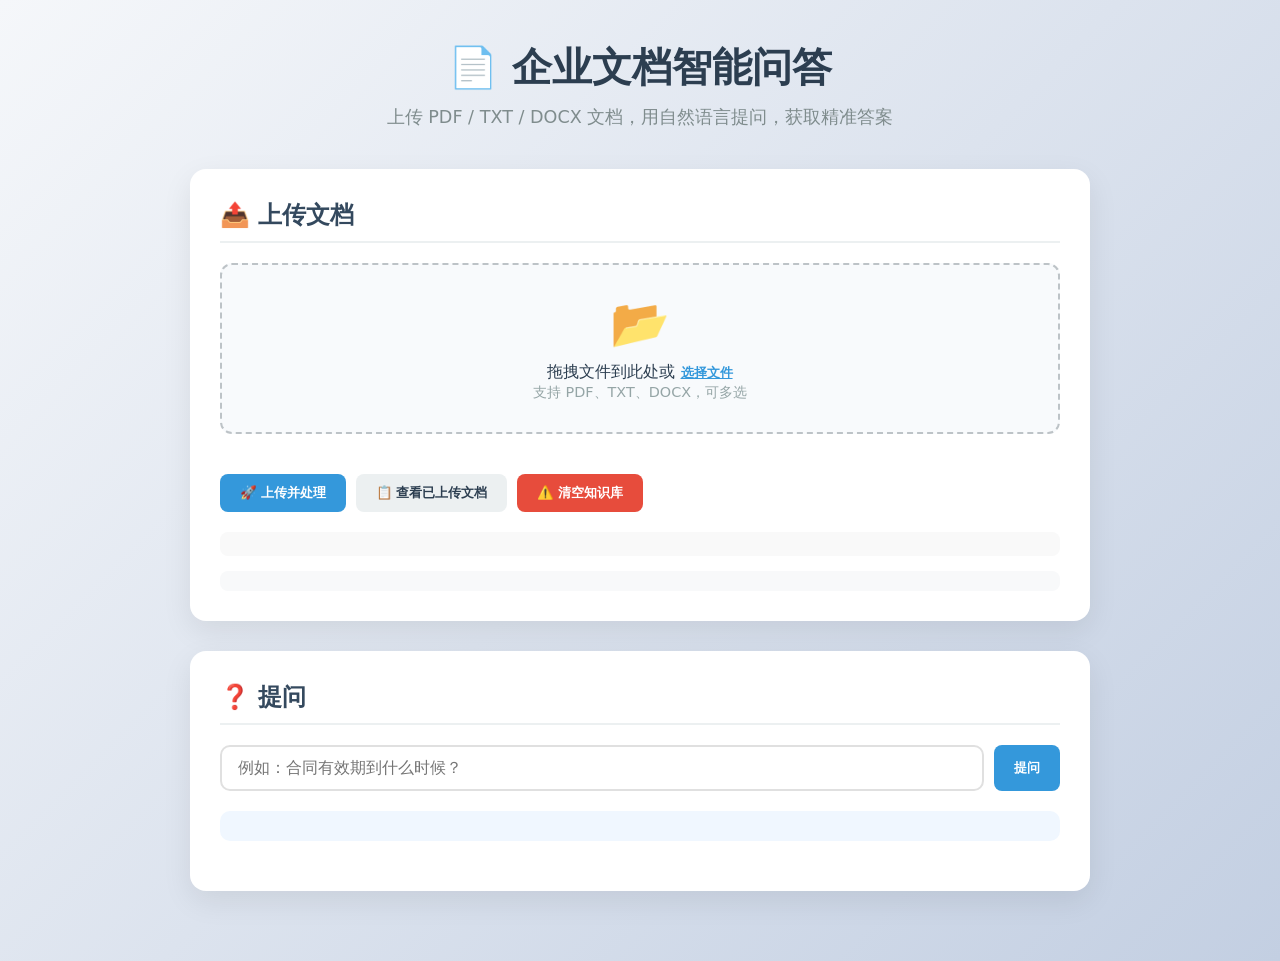
==== static/index.html @ 614efb71 "前后端分离：新增现代化前端界面，支持拖拽上传与独立静态文件，优化交互体验" ====
<!DOCTYPE html>
<html lang="zh">
<head>
    <meta charset="UTF-8">
    <meta name="viewport" content="width=device-width, initial-scale=1.0">
    <title>企业文档智能问答助手</title>
    <link rel="stylesheet" href="/static/css/style.css">
</head>
<body>
    <div class="container">
        <header>
            <h1>📄 企业文档智能问答</h1>
            <p>上传 PDF / TXT / DOCX 文档，用自然语言提问，获取精准答案</p>
        </header>

        <div class="card upload-section">
            <h2>📤 上传文档</h2>
            <div class="file-upload-area" id="dropArea">
                <input type="file" id="fileInput" multiple accept=".pdf,.txt,.docx" hidden>
                <div class="upload-icon">📂</div>
                <p>拖拽文件到此处或 <button type="button" class="link-btn" onclick="document.getElementById('fileInput').click()">选择文件</button></p>
                <p class="hint">支持 PDF、TXT、DOCX，可多选</p>
            </div>
            <div id="fileList" class="file-list"></div>
            <div class="actions">
                <button id="uploadBtn" class="btn btn-primary">🚀 上传并处理</button>
                <button id="listDocsBtn" class="btn btn-secondary" onclick="listDocuments()">📋 查看已上传文档</button>
                <button id="resetBtn" class="btn btn-danger" onclick="resetKB()">⚠️ 清空知识库</button>
            </div>
            <div id="uploadStatus" class="status-message"></div>
            <div id="docList" class="doc-list"></div>
        </div>

        <div class="card ask-section">
            <h2>❓ 提问</h2>
            <div class="question-area">
                <input type="text" id="questionInput" class="question-input" placeholder="例如：合同有效期到什么时候？">
                <button id="askBtn" class="btn btn-primary">提问</button>
            </div>
            <div id="loading" class="loading" style="display:none;">⏳ 正在思考...</div>
            <div id="answerArea" class="answer-area">
                <div class="answer-text" id="answerText"></div>
                <div class="sources" id="sourcesContainer"></div>
            </div>
        </div>
    </div>

    <script src="/static/js/app.js"></script>
</body>
</html>
---- static/css/style.css ----
* {
    box-sizing: border-box;
    margin: 0;
    padding: 0;
}

body {
    font-family: 'Segoe UI', system-ui, -apple-system, sans-serif;
    background: linear-gradient(135deg, #f5f7fa 0%, #c3cfe2 100%);
    min-height: 100vh;
    padding: 40px 20px;
    color: #2c3e50;
}

.container {
    max-width: 900px;
    margin: 0 auto;
}

header {
    text-align: center;
    margin-bottom: 40px;
}

header h1 {
    font-size: 2.5rem;
    margin-bottom: 10px;
    color: #2c3e50;
}

header p {
    color: #7f8c8d;
    font-size: 1.1rem;
}

.card {
    background: white;
    border-radius: 16px;
    padding: 30px;
    margin-bottom: 30px;
    box-shadow: 0 10px 30px rgba(0,0,0,0.08);
    transition: transform 0.2s;
}

.card:hover {
    transform: translateY(-2px);
}

h2 {
    margin-bottom: 20px;
    color: #34495e;
    border-bottom: 2px solid #ecf0f1;
    padding-bottom: 10px;
}

/* 文件上传区域 */
.file-upload-area {
    border: 2px dashed #bdc3c7;
    border-radius: 12px;
    padding: 30px;
    text-align: center;
    background: #f8fafc;
    cursor: pointer;
    transition: all 0.3s;
    margin-bottom: 20px;
}

.file-upload-area:hover, .file-upload-area.dragover {
    border-color: #3498db;
    background: #eaf2fd;
}

.upload-icon {
    font-size: 3rem;
    margin-bottom: 10px;
}

.link-btn {
    background: none;
    border: none;
    color: #3498db;
    text-decoration: underline;
    cursor: pointer;
    font-weight: bold;
}

.hint {
    color: #95a5a6;
    font-size: 0.9rem;
}

.file-list {
    margin: 10px 0;
    display: flex;
    flex-wrap: wrap;
    gap: 10px;
}

.file-item {
    background: #e8f0fe;
    padding: 5px 12px;
    border-radius: 20px;
    display: flex;
    align-items: center;
    gap: 5px;
    font-size: 0.9rem;
}

.file-item button {
    background: none;
    border: none;
    color: #e74c3c;
    cursor: pointer;
    font-weight: bold;
}

.actions {
    display: flex;
    gap: 10px;
    margin: 20px 0;
    flex-wrap: wrap;
}

.btn {
    padding: 10px 20px;
    border: none;
    border-radius: 8px;
    cursor: pointer;
    font-weight: 600;
    transition: all 0.3s;
    display: inline-flex;
    align-items: center;
    gap: 8px;
}

.btn-primary {
    background: #3498db;
    color: white;
}
.btn-primary:hover { background: #2980b9; }

.btn-secondary {
    background: #ecf0f1;
    color: #2c3e50;
}
.btn-secondary:hover { background: #d5dbdb; }

.btn-danger {
    background: #e74c3c;
    color: white;
}
.btn-danger:hover { background: #c0392b; }

.status-message {
    margin: 15px 0;
    padding: 12px;
    border-radius: 8px;
    background: #f9f9f9;
    font-size: 0.95rem;
}

.doc-list {
    margin-top: 15px;
    padding: 10px;
    background: #f8f9fa;
    border-radius: 8px;
}

/* 提问区域 */
.question-area {
    display: flex;
    gap: 10px;
    margin-bottom: 20px;
}

.question-input {
    flex: 1;
    padding: 12px 16px;
    border: 2px solid #e0e0e0;
    border-radius: 10px;
    font-size: 1rem;
    transition: border 0.3s;
}

.question-input:focus {
    outline: none;
    border-color: #3498db;
}

.loading {
    text-align: center;
    padding: 20px;
    font-size: 1.2rem;
    color: #7f8c8d;
}

.answer-text {
    font-size: 1.1rem;
    line-height: 1.6;
    margin-bottom: 20px;
    padding: 15px;
    background: #f0f7ff;
    border-radius: 10px;
    white-space: pre-wrap;
}

.sources {
    margin-top: 20px;
}

.source-item {
    background: #f4f4f4;
    padding: 12px;
    margin-bottom: 10px;
    border-radius: 8px;
    border-left: 4px solid #3498db;
}

.source-item strong {
    color: #2c3e50;
}
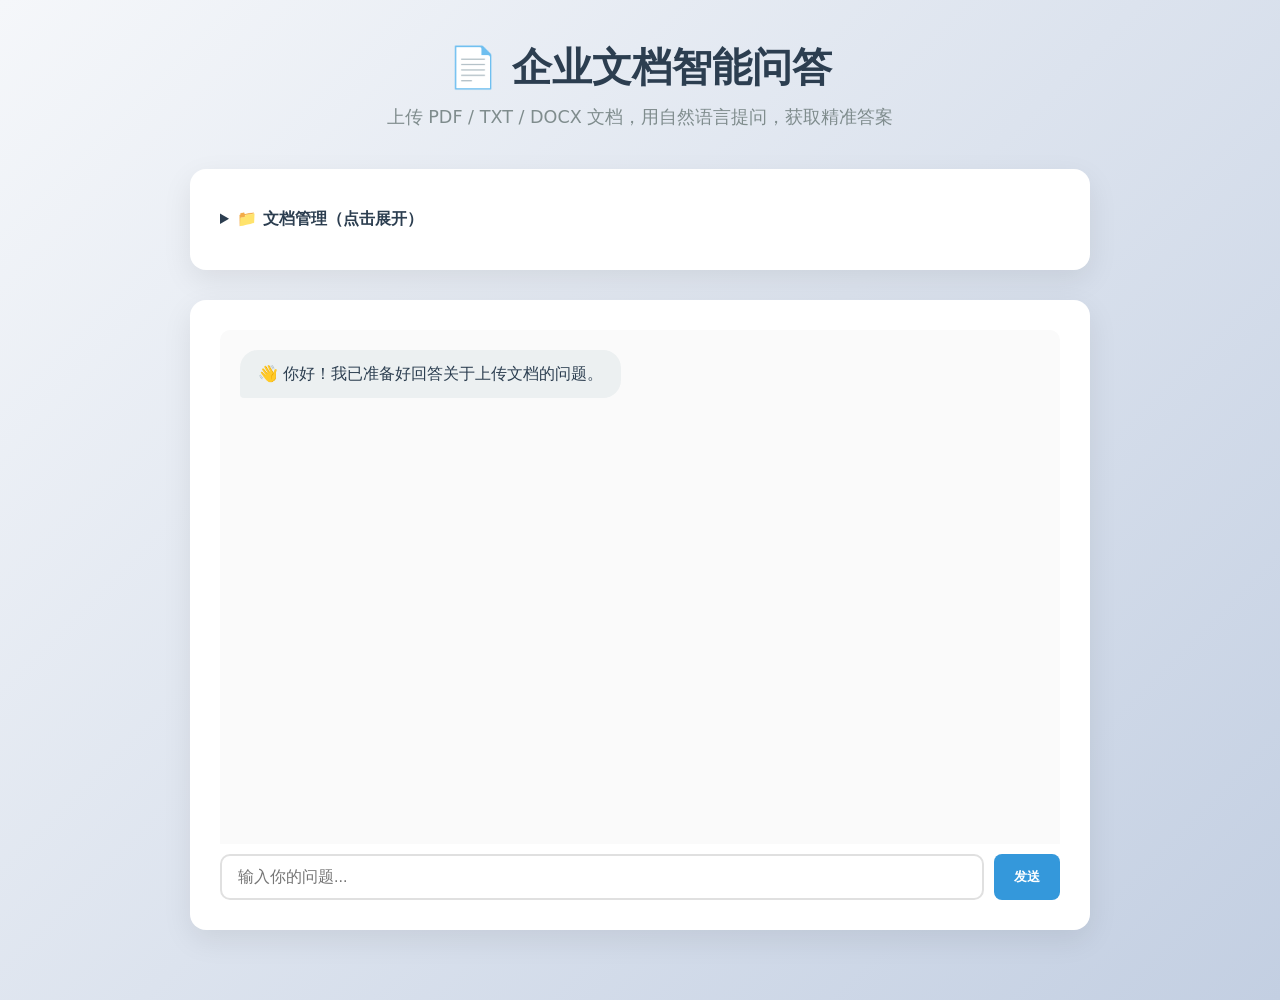
==== commit 14f4472c: "feat: 前后端分离，多文档过滤检索、答案置信度、多轮对话记忆，界面优化等" ====
--- a/static/index.html
+++ b/static/index.html
@@ -13,38 +13,45 @@
             <p>上传 PDF / TXT / DOCX 文档，用自然语言提问，获取精准答案</p>
         </header>
 
-        <div class="card upload-section">
-            <h2>📤 上传文档</h2>
+        <!-- 文档管理区（折叠） -->
+        <details class="card manage-section">
+            <summary>📁 文档管理（点击展开）</summary>
             <div class="file-upload-area" id="dropArea">
                 <input type="file" id="fileInput" multiple accept=".pdf,.txt,.docx" hidden>
                 <div class="upload-icon">📂</div>
                 <p>拖拽文件到此处或 <button type="button" class="link-btn" onclick="document.getElementById('fileInput').click()">选择文件</button></p>
-                <p class="hint">支持 PDF、TXT、DOCX，可多选</p>
+                <p class="hint">支持 PDF, TXT, DOCX，可多选</p>
             </div>
             <div id="fileList" class="file-list"></div>
             <div class="actions">
                 <button id="uploadBtn" class="btn btn-primary">🚀 上传并处理</button>
-                <button id="listDocsBtn" class="btn btn-secondary" onclick="listDocuments()">📋 查看已上传文档</button>
                 <button id="resetBtn" class="btn btn-danger" onclick="resetKB()">⚠️ 清空知识库</button>
             </div>
             <div id="uploadStatus" class="status-message"></div>
             <div id="docList" class="doc-list"></div>
+        </details>
+
+        <!-- 文档选择器 -->
+        <div id="docSelector" class="doc-selector card" style="display:none;">
+            <h3>📌 限定检索文档</h3>
+            <div id="docCheckboxes"></div>
+            <small>不勾选则检索全部文档</small>
         </div>
 
-        <div class="card ask-section">
-            <h2>❓ 提问</h2>
-            <div class="question-area">
-                <input type="text" id="questionInput" class="question-input" placeholder="例如：合同有效期到什么时候？">
-                <button id="askBtn" class="btn btn-primary">提问</button>
+        <!-- 聊天区域 -->
+        <div class="chat-container card">
+            <div class="chat-messages" id="chatBox">
+                <div class="message bot">
+                    <div class="content">👋 你好！我已准备好回答关于上传文档的问题。</div>
+                </div>
+            </div>
+            <div class="chat-input-area">
+                <input type="text" id="questionInput" class="chat-input" placeholder="输入你的问题...">
+                <button id="askBtn" class="btn btn-primary">发送</button>
             </div>
             <div id="loading" class="loading" style="display:none;">⏳ 正在思考...</div>
-            <div id="answerArea" class="answer-area">
-                <div class="answer-text" id="answerText"></div>
-                <div class="sources" id="sourcesContainer"></div>
-            </div>
         </div>
     </div>
-
     <script src="/static/js/app.js"></script>
 </body>
 </html>
--- a/static/css/style.css
+++ b/static/css/style.css
@@ -218,4 +218,101 @@
 
 .source-item strong {
     color: #2c3e50;
+}
+
+/* 聊天界面样式 */
+.chat-container {
+    display: flex;
+    flex-direction: column;
+    height: 70vh;
+    min-height: 500px;
+}
+
+.chat-messages {
+    flex: 1;
+    overflow-y: auto;
+    padding: 20px;
+    background: #fafafa;
+    border-radius: 10px 10px 0 0;
+    margin-bottom: 10px;
+}
+
+.message {
+    margin-bottom: 20px;
+    display: flex;
+    flex-direction: column;
+}
+
+.message.user {
+    align-items: flex-end;
+}
+
+.message.bot {
+    align-items: flex-start;
+}
+
+.message .content {
+    max-width: 80%;
+    padding: 12px 18px;
+    border-radius: 18px;
+    line-height: 1.5;
+    word-wrap: break-word;
+}
+
+.message.user .content {
+    background: #3498db;
+    color: white;
+    border-bottom-right-radius: 4px;
+}
+
+.message.bot .content {
+    background: #ecf0f1;
+    color: #2c3e50;
+    border-bottom-left-radius: 4px;
+}
+
+.confidence {
+    font-size: 0.85rem;
+    color: #666;
+    margin-top: 5px;
+}
+
+.chat-input-area {
+    display: flex;
+    gap: 10px;
+}
+
+.chat-input {
+    flex: 1;
+    padding: 12px 16px;
+    border: 2px solid #e0e0e0;
+    border-radius: 10px;
+    font-size: 1rem;
+}
+
+.chat-input:focus {
+    border-color: #3498db;
+    outline: none;
+}
+
+.loading {
+    text-align: center;
+    padding: 10px;
+}
+
+/* 文档选择器 */
+.doc-selector {
+    margin-top: 20px;
+}
+
+.doc-checkbox {
+    display: inline-block;
+    margin-right: 15px;
+    margin-bottom: 5px;
+}
+
+details summary {
+    cursor: pointer;
+    font-weight: bold;
+    padding: 10px 0;
 }
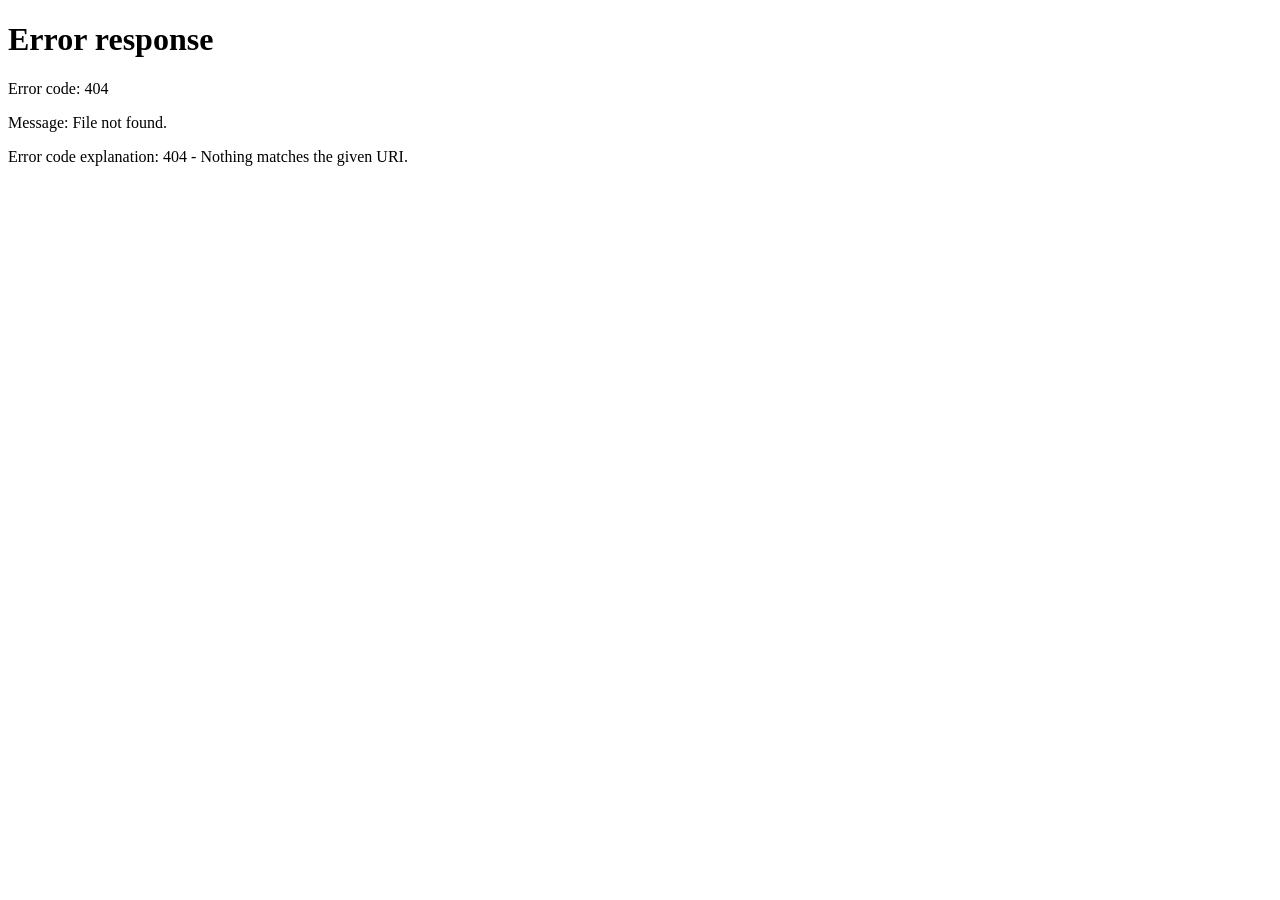
==== commit 5b787845: "feat: L1升级到L2企业级多知识库平台，新增用户认证与权限隔离、MySQL持久化、多知识库在线管理、查询日志、拖拽上传、置信度展示、回车发送等交互优化" ====
--- a/static/index.html
+++ b/static/index.html
@@ -3,55 +3,100 @@
 <head>
     <meta charset="UTF-8">
     <meta name="viewport" content="width=device-width, initial-scale=1.0">
-    <title>企业文档智能问答助手</title>
+    <title>企业多知识库问答</title>
     <link rel="stylesheet" href="/static/css/style.css">
 </head>
 <body>
-    <div class="container">
-        <header>
-            <h1>📄 企业文档智能问答</h1>
-            <p>上传 PDF / TXT / DOCX 文档，用自然语言提问，获取精准答案</p>
-        </header>
-
-        <!-- 文档管理区（折叠） -->
-        <details class="card manage-section">
-            <summary>📁 文档管理（点击展开）</summary>
-            <div class="file-upload-area" id="dropArea">
-                <input type="file" id="fileInput" multiple accept=".pdf,.txt,.docx" hidden>
-                <div class="upload-icon">📂</div>
-                <p>拖拽文件到此处或 <button type="button" class="link-btn" onclick="document.getElementById('fileInput').click()">选择文件</button></p>
-                <p class="hint">支持 PDF, TXT, DOCX，可多选</p>
+    <div class="app-shell">
+        <!-- 侧边栏 -->
+        <aside class="sidebar">
+            <div class="sidebar-header">
+                <h1 class="logo">📚 知识库</h1>
+                <button id="logoutBtn" class="btn btn-outline btn-sm">退出</button>
             </div>
-            <div id="fileList" class="file-list"></div>
-            <div class="actions">
-                <button id="uploadBtn" class="btn btn-primary">🚀 上传并处理</button>
-                <button id="resetBtn" class="btn btn-danger" onclick="resetKB()">⚠️ 清空知识库</button>
-            </div>
-            <div id="uploadStatus" class="status-message"></div>
-            <div id="docList" class="doc-list"></div>
-        </details>
-
-        <!-- 文档选择器 -->
-        <div id="docSelector" class="doc-selector card" style="display:none;">
-            <h3>📌 限定检索文档</h3>
-            <div id="docCheckboxes"></div>
-            <small>不勾选则检索全部文档</small>
-        </div>
-
-        <!-- 聊天区域 -->
-        <div class="chat-container card">
-            <div class="chat-messages" id="chatBox">
-                <div class="message bot">
-                    <div class="content">👋 你好！我已准备好回答关于上传文档的问题。</div>
+            <div class="sidebar-body">
+                <h3 class="section-title">我的知识库</h3>
+                <ul id="kbList" class="kb-list"></ul>
+                <div class="kb-create">
+                    <input type="text" id="newKbName" placeholder="新知识库名称" class="input">
+                    <button id="createKbBtn" class="btn btn-primary btn-block">创建</button>
                 </div>
             </div>
-            <div class="chat-input-area">
-                <input type="text" id="questionInput" class="chat-input" placeholder="输入你的问题...">
-                <button id="askBtn" class="btn btn-primary">发送</button>
+        </aside>
+
+        <!-- 主工作区 -->
+        <main class="main-content" id="workspace">
+            <div class="empty-state" id="emptyState">
+                <div class="empty-icon">📖</div>
+                <h2>选择一个知识库</h2>
+                <p>从左侧列表选择一个知识库，或创建一个新的知识库开始</p>
             </div>
-            <div id="loading" class="loading" style="display:none;">⏳ 正在思考...</div>
+        </main>
+    </div>
+
+    <!-- 知识库详情模板（隐藏） -->
+    <template id="kbDetailTemplate">
+        <div class="kb-detail">
+            <div class="kb-detail-header">
+                <h2 class="kb-title"></h2>
+                <div class="kb-actions">
+                    <button class="btn btn-outline btn-sm" onclick="document.getElementById('authModal').style.display='flex'">授权用户</button>
+                    <button class="btn btn-danger btn-sm btn-delete-kb">删除知识库</button>
+                </div>
+            </div>
+            <div class="kb-body">
+                <!-- 文档管理区 -->
+                <section class="doc-section">
+                    <h3>📄 文档管理</h3>
+                    <div class="upload-area" id="dropArea">
+                        <input type="file" id="docFileInput" multiple accept=".pdf,.txt,.docx" hidden>
+                        <div class="upload-zone" onclick="document.getElementById('docFileInput').click()">
+                            <span class="upload-icon">📂</span>
+                            <p>拖拽文件或点击此处上传</p>
+                            <small>支持 PDF, TXT, DOCX (可多选)</small>
+                        </div>
+                    </div>
+                    <button id="uploadDocBtn" class="btn btn-primary" style="margin-top:10px;">开始分析</button>
+                    <div id="fileListPreview" class="file-preview" style="margin-top:10px;"></div>
+                    <ul id="docList" class="doc-list"></ul>
+                </section>
+
+                <!-- 限定文档选择器 -->
+                <div id="docSelector" class="doc-selector" style="display:none;">
+                    <h4>📌 限定检索文档</h4>
+                    <div id="docCheckboxes"></div>
+                    <small style="color:#666;">不勾选则检索全部文档</small>
+                </div>
+
+                <!-- 问答区 -->
+                <section class="chat-section">
+                    <h3>💬 智能问答</h3>
+                    <div id="chatBox" class="chat-messages">
+                        <div class="chat-welcome">
+                            <p>🤖 我已准备好回答关于知识库文档的问题</p>
+                        </div>
+                    </div>
+                    <div class="chat-input-row">
+                        <input type="text" id="questionInput" class="chat-input" placeholder="输入你的问题...">
+                        <button id="askBtn" class="btn btn-primary">发送</button>
+                    </div>
+                    <div id="askLoading" class="loading-msg" style="display:none;">正在思考...</div>
+                </section>
+            </div>
+        </div>
+    </template>
+
+    <!-- 授权弹窗（简易） -->
+    <div id="authModal" class="modal" style="display:none;">
+        <div class="modal-content">
+            <span class="close" onclick="document.getElementById('authModal').style.display='none'">&times;</span>
+            <h3>授权用户访问知识库</h3>
+            <input type="text" id="authorizeUsername" placeholder="输入用户名" class="input">
+            <button onclick="authorizeUser()" class="btn btn-primary">授权</button>
         </div>
     </div>
-    <script src="/static/js/app.js"></script>
+
+    <script src="/static/js/api.js"></script>
+    <script src="/static/js/main.js"></script>
 </body>
 </html>
--- a/static/css/style.css
+++ b/static/css/style.css
@@ -1,3 +1,4 @@
+/* ========== 全局重置与变量 ========== */
 * {
     box-sizing: border-box;
     margin: 0;
@@ -5,108 +6,342 @@
 }
 
 body {
-    font-family: 'Segoe UI', system-ui, -apple-system, sans-serif;
-    background: linear-gradient(135deg, #f5f7fa 0%, #c3cfe2 100%);
+    font-family: 'Inter', 'Segoe UI', system-ui, -apple-system, sans-serif;
+    background: #f4f6fb;
+    color: #2c3e50;
+    line-height: 1.5;
+}
+
+/* ========== 登录页 ========== */
+.auth-page {
+    display: flex;
+    justify-content: center;
+    align-items: center;
     min-height: 100vh;
-    padding: 40px 20px;
-    color: #2c3e50;
-}
-
-.container {
-    max-width: 900px;
+    background: linear-gradient(135deg, #667eea 0%, #764ba2 100%);
+}
+
+.auth-card {
+    background: white;
+    border-radius: 24px;
+    padding: 48px 40px;
+    width: 440px;
+    box-shadow: 0 25px 50px rgba(0,0,0,0.15);
+    animation: fadeInUp 0.6s ease;
+}
+
+@keyframes fadeInUp {
+    from { opacity: 0; transform: translateY(30px); }
+    to { opacity: 1; transform: translateY(0); }
+}
+
+.auth-header {
+    text-align: center;
+    margin-bottom: 36px;
+}
+
+.logo-icon {
+    font-size: 3rem;
+    margin-bottom: 8px;
+}
+
+.auth-header h2 {
+    font-size: 2rem;
+    font-weight: 700;
+    color: #34495e;
+}
+
+.subtitle {
+    color: #7f8c8d;
+    margin-top: 8px;
+}
+
+.auth-form .input-group {
+    margin-bottom: 20px;
+    position: relative;
+}
+
+.auth-form .input-group .input-icon {
+    position: absolute;
+    left: 16px;
+    top: 14px;
+    font-size: 1.2rem;
+}
+
+.auth-form input {
+    width: 100%;
+    padding: 14px 16px 14px 46px;
+    font-size: 1rem;
+    border: 2px solid #e0e4e8;
+    border-radius: 12px;
+    transition: border 0.3s, box-shadow 0.3s;
+    outline: none;
+}
+
+.auth-form input:focus {
+    border-color: #667eea;
+    box-shadow: 0 0 0 4px rgba(102, 126, 234, 0.15);
+}
+
+.auth-footer {
+    text-align: center;
+    margin-top: 24px;
+}
+
+.auth-footer .link {
+    color: #667eea;
+    text-decoration: none;
+    font-weight: 600;
+}
+
+.auth-message {
+    margin-top: 16px;
+    color: #e74c3c;
+    text-align: center;
+    font-size: 0.9rem;
+}
+
+/* ========== 通用按钮 ========== */
+.btn {
+    padding: 12px 20px;
+    border: none;
+    border-radius: 12px;
+    font-size: 0.95rem;
+    font-weight: 600;
+    cursor: pointer;
+    display: inline-flex;
+    align-items: center;
+    justify-content: center;
+    gap: 6px;
+    transition: all 0.25s;
+}
+
+.btn-block {
+    width: 100%;
+}
+
+.btn-primary {
+    background: linear-gradient(135deg, #667eea, #764ba2);
+    color: white;
+    box-shadow: 0 4px 12px rgba(102, 126, 234, 0.4);
+}
+.btn-primary:hover {
+    transform: translateY(-1px);
+    box-shadow: 0 6px 18px rgba(102, 126, 234, 0.5);
+}
+
+.btn-outline {
+    background: transparent;
+    border: 1.5px solid #dce1e8;
+    color: #4a5568;
+}
+.btn-outline:hover {
+    background: #f7f8fa;
+    border-color: #667eea;
+    color: #667eea;
+}
+
+.btn-danger {
+    background: linear-gradient(135deg, #e74c3c, #c0392b);
+    color: white;
+    box-shadow: 0 4px 12px rgba(231, 76, 60, 0.3);
+}
+.btn-danger:hover {
+    transform: translateY(-1px);
+    box-shadow: 0 6px 18px rgba(231, 76, 60, 0.4);
+}
+
+.btn-sm {
+    padding: 6px 14px;
+    font-size: 0.8rem;
+    border-radius: 8px;
+}
+
+/* ========== 主界面布局 ========== */
+.app-shell {
+    display: flex;
+    height: 100vh;
+    overflow: hidden;
+}
+
+/* ---- 侧边栏 ---- */
+.sidebar {
+    width: 280px;
+    background: white;
+    border-right: 1px solid #edf2f7;
+    display: flex;
+    flex-direction: column;
+    box-shadow: 2px 0 12px rgba(0,0,0,0.02);
+    z-index: 10;
+}
+
+.sidebar-header {
+    padding: 24px 20px;
+    display: flex;
+    justify-content: space-between;
+    align-items: center;
+    border-bottom: 1px solid #f0f2f5;
+}
+
+.logo {
+    font-size: 1.4rem;
+    font-weight: 700;
+    background: linear-gradient(135deg, #667eea, #764ba2);
+    -webkit-background-clip: text;
+    -webkit-text-fill-color: transparent;
+}
+
+.sidebar-body {
+    padding: 20px;
+    flex: 1;
+    overflow-y: auto;
+}
+
+.section-title {
+    font-size: 0.8rem;
+    text-transform: uppercase;
+    letter-spacing: 0.1em;
+    color: #a0aec0;
+    margin-bottom: 16px;
+    font-weight: 600;
+}
+
+.kb-list {
+    list-style: none;
+    margin-bottom: 24px;
+}
+
+.kb-list li {
+    padding: 12px 16px;
+    margin-bottom: 8px;
+    border-radius: 12px;
+    cursor: pointer;
+    font-weight: 500;
+    transition: all 0.2s;
+    color: #4a5568;
+    background: #f8fafd;
+}
+
+.kb-list li:hover {
+    background: #eef2ff;
+    color: #667eea;
+}
+
+.kb-create {
+    margin-top: auto;
+}
+
+.kb-create .input {
+    width: 100%;
+    padding: 10px 14px;
+    border: 1.5px solid #e2e8f0;
+    border-radius: 10px;
+    margin-bottom: 10px;
+    font-size: 0.9rem;
+}
+
+/* ---- 主内容区 ---- */
+.main-content {
+    flex: 1;
+    overflow-y: auto;
+    padding: 32px 40px;
+    background: #f4f6fb;
+}
+
+.empty-state {
+    display: flex;
+    flex-direction: column;
+    align-items: center;
+    justify-content: center;
+    height: 100%;
+    color: #a0aec0;
+}
+
+.empty-icon {
+    font-size: 4rem;
+    margin-bottom: 16px;
+}
+
+/* ========== 知识库详情 ========== */
+.kb-detail {
+    max-width: 960px;
     margin: 0 auto;
 }
 
-header {
+.kb-detail-header {
+    display: flex;
+    justify-content: space-between;
+    align-items: center;
+    margin-bottom: 30px;
+}
+
+.kb-title {
+    font-size: 1.8rem;
+    font-weight: 700;
+    color: #2d3748;
+}
+
+.kb-actions {
+    display: flex;
+    gap: 10px;
+}
+
+.kb-body {
+    display: flex;
+    flex-direction: column;
+    gap: 24px;
+}
+
+/* 文档管理 */
+.doc-section {
+    background: white;
+    border-radius: 20px;
+    padding: 24px;
+    box-shadow: 0 4px 20px rgba(0,0,0,0.04);
+}
+
+.upload-area {
+    margin: 16px 0;
+}
+
+.upload-zone {
+    border: 2px dashed #cbd5e0;
+    border-radius: 16px;
+    padding: 28px;
     text-align: center;
-    margin-bottom: 40px;
-}
-
-header h1 {
+    transition: all 0.3s;
+    background: #fafbfc;
+    cursor: pointer;
+}
+
+.upload-zone:hover {
+    border-color: #667eea;
+    background: #f0f4ff;
+}
+
+.upload-icon {
     font-size: 2.5rem;
+    display: block;
     margin-bottom: 10px;
-    color: #2c3e50;
-}
-
-header p {
-    color: #7f8c8d;
-    font-size: 1.1rem;
-}
-
-.card {
-    background: white;
-    border-radius: 16px;
-    padding: 30px;
-    margin-bottom: 30px;
-    box-shadow: 0 10px 30px rgba(0,0,0,0.08);
-    transition: transform 0.2s;
-}
-
-.card:hover {
-    transform: translateY(-2px);
-}
-
-h2 {
-    margin-bottom: 20px;
-    color: #34495e;
-    border-bottom: 2px solid #ecf0f1;
-    padding-bottom: 10px;
-}
-
-/* 文件上传区域 */
-.file-upload-area {
-    border: 2px dashed #bdc3c7;
-    border-radius: 12px;
-    padding: 30px;
-    text-align: center;
-    background: #f8fafc;
-    cursor: pointer;
-    transition: all 0.3s;
-    margin-bottom: 20px;
-}
-
-.file-upload-area:hover, .file-upload-area.dragover {
-    border-color: #3498db;
-    background: #eaf2fd;
-}
-
-.upload-icon {
-    font-size: 3rem;
-    margin-bottom: 10px;
-}
-
-.link-btn {
-    background: none;
-    border: none;
-    color: #3498db;
-    text-decoration: underline;
-    cursor: pointer;
-    font-weight: bold;
-}
-
-.hint {
-    color: #95a5a6;
+}
+
+.doc-list {
+    list-style: none;
+    margin-top: 16px;
+}
+
+.doc-list li {
+    display: flex;
+    justify-content: space-between;
+    align-items: center;
+    padding: 10px 16px;
+    background: #f7fafc;
+    border-radius: 10px;
+    margin-bottom: 6px;
     font-size: 0.9rem;
 }
 
-.file-list {
-    margin: 10px 0;
-    display: flex;
-    flex-wrap: wrap;
-    gap: 10px;
-}
-
-.file-item {
-    background: #e8f0fe;
-    padding: 5px 12px;
-    border-radius: 20px;
-    display: flex;
-    align-items: center;
-    gap: 5px;
-    font-size: 0.9rem;
-}
-
-.file-item button {
+.doc-list li button {
     background: none;
     border: none;
     color: #e74c3c;
@@ -114,205 +349,212 @@
     font-weight: bold;
 }
 
-.actions {
-    display: flex;
-    gap: 10px;
-    margin: 20px 0;
-    flex-wrap: wrap;
-}
-
-.btn {
-    padding: 10px 20px;
-    border: none;
-    border-radius: 8px;
-    cursor: pointer;
-    font-weight: 600;
-    transition: all 0.3s;
+.doc-selector {
+    background: white;
+    border-radius: 20px;
+    padding: 20px 24px;
+    box-shadow: 0 4px 20px rgba(0,0,0,0.04);
+}
+
+.doc-selector h4 {
+    margin-bottom: 12px;
+    color: #2d3748;
+}
+
+.doc-selector label {
     display: inline-flex;
     align-items: center;
-    gap: 8px;
-}
-
-.btn-primary {
-    background: #3498db;
-    color: white;
-}
-.btn-primary:hover { background: #2980b9; }
-
-.btn-secondary {
-    background: #ecf0f1;
-    color: #2c3e50;
-}
-.btn-secondary:hover { background: #d5dbdb; }
-
-.btn-danger {
-    background: #e74c3c;
-    color: white;
-}
-.btn-danger:hover { background: #c0392b; }
-
-.status-message {
-    margin: 15px 0;
-    padding: 12px;
-    border-radius: 8px;
-    background: #f9f9f9;
-    font-size: 0.95rem;
-}
-
-.doc-list {
-    margin-top: 15px;
-    padding: 10px;
-    background: #f8f9fa;
-    border-radius: 8px;
-}
-
-/* 提问区域 */
-.question-area {
-    display: flex;
-    gap: 10px;
-    margin-bottom: 20px;
-}
-
-.question-input {
-    flex: 1;
-    padding: 12px 16px;
-    border: 2px solid #e0e0e0;
-    border-radius: 10px;
-    font-size: 1rem;
-    transition: border 0.3s;
-}
-
-.question-input:focus {
-    outline: none;
-    border-color: #3498db;
-}
-
-.loading {
-    text-align: center;
-    padding: 20px;
-    font-size: 1.2rem;
-    color: #7f8c8d;
-}
-
-.answer-text {
-    font-size: 1.1rem;
-    line-height: 1.6;
-    margin-bottom: 20px;
-    padding: 15px;
-    background: #f0f7ff;
-    border-radius: 10px;
-    white-space: pre-wrap;
-}
-
-.sources {
-    margin-top: 20px;
-}
-
-.source-item {
-    background: #f4f4f4;
-    padding: 12px;
-    margin-bottom: 10px;
-    border-radius: 8px;
-    border-left: 4px solid #3498db;
-}
-
-.source-item strong {
-    color: #2c3e50;
-}
-
-/* 聊天界面样式 */
-.chat-container {
+    margin-right: 16px;
+    margin-bottom: 8px;
+    cursor: pointer;
+    font-size: 0.9rem;
+}
+
+.doc-selector input[type="checkbox"] {
+    accent-color: #667eea;
+    margin-right: 6px;
+}
+
+/* 聊天区 */
+.chat-section {
+    background: white;
+    border-radius: 20px;
+    padding: 24px;
+    box-shadow: 0 4px 20px rgba(0,0,0,0.04);
     display: flex;
     flex-direction: column;
-    height: 70vh;
-    min-height: 500px;
 }
 
 .chat-messages {
     flex: 1;
+    min-height: 400px;
+    max-height: 600px;
     overflow-y: auto;
-    padding: 20px;
-    background: #fafafa;
-    border-radius: 10px 10px 0 0;
-    margin-bottom: 10px;
-}
-
-.message {
+    padding: 16px 0;
     margin-bottom: 20px;
-    display: flex;
-    flex-direction: column;
-}
-
-.message.user {
-    align-items: flex-end;
-}
-
-.message.bot {
-    align-items: flex-start;
-}
-
-.message .content {
+}
+
+.chat-welcome {
+    text-align: center;
+    color: #a0aec0;
+    padding: 40px;
+    font-size: 1.1rem;
+}
+
+.user-msg, .bot-msg {
+    margin-bottom: 16px;
+    display: flex;
+}
+
+.user-msg {
+    justify-content: flex-end;
+}
+
+.user-msg::before {
+    content: "";
+    width: 0;
+    height: 0;
+}
+
+.bot-msg {
+    justify-content: flex-start;
+}
+
+.user-msg > div, .bot-msg > div {
     max-width: 80%;
     padding: 12px 18px;
-    border-radius: 18px;
+    border-radius: 20px;
     line-height: 1.5;
-    word-wrap: break-word;
-}
-
-.message.user .content {
-    background: #3498db;
+    word-break: break-word;
+}
+
+.user-msg > div {
+    background: linear-gradient(135deg, #667eea, #764ba2);
     color: white;
     border-bottom-right-radius: 4px;
 }
 
-.message.bot .content {
-    background: #ecf0f1;
-    color: #2c3e50;
+.bot-msg > div {
+    background: #f0f2f5;
+    color: #2d3748;
     border-bottom-left-radius: 4px;
 }
 
-.confidence {
-    font-size: 0.85rem;
-    color: #666;
-    margin-top: 5px;
-}
-
-.chat-input-area {
-    display: flex;
-    gap: 10px;
+.error-msg > div {
+    background: #fed7d7;
+    color: #c53030;
+}
+
+.chat-input-row {
+    display: flex;
+    gap: 12px;
+    align-items: center;
 }
 
 .chat-input {
     flex: 1;
-    padding: 12px 16px;
-    border: 2px solid #e0e0e0;
-    border-radius: 10px;
+    padding: 14px 18px;
+    border: 2px solid #e2e8f0;
+    border-radius: 14px;
     font-size: 1rem;
+    outline: none;
+    transition: border 0.3s;
 }
 
 .chat-input:focus {
-    border-color: #3498db;
-    outline: none;
-}
-
-.loading {
+    border-color: #667eea;
+    box-shadow: 0 0 0 3px rgba(102, 126, 234, 0.1);
+}
+
+.loading-msg {
     text-align: center;
     padding: 10px;
-}
-
-/* 文档选择器 */
-.doc-selector {
-    margin-top: 20px;
-}
-
-.doc-checkbox {
-    display: inline-block;
-    margin-right: 15px;
-    margin-bottom: 5px;
-}
-
-details summary {
+    color: #718096;
+    font-style: italic;
+}
+
+/* ========== 授权弹窗 ========== */
+.modal {
+    position: fixed;
+    top: 0;
+    left: 0;
+    width: 100%;
+    height: 100%;
+    background: rgba(0,0,0,0.4);
+    display: flex;
+    justify-content: center;
+    align-items: center;
+    z-index: 1000;
+}
+
+.modal-content {
+    background: white;
+    border-radius: 20px;
+    padding: 32px;
+    width: 360px;
+    position: relative;
+}
+
+.close {
+    position: absolute;
+    right: 20px;
+    top: 14px;
+    font-size: 1.8rem;
+    cursor: pointer;
+    color: #a0aec0;
+}
+
+.modal-content h3 {
+    margin-bottom: 20px;
+}
+
+.modal-content .input {
+    width: 100%;
+    padding: 12px;
+    border: 1.5px solid #e2e8f0;
+    border-radius: 10px;
+    margin-bottom: 16px;
+}
+
+/* ========== 滚动条美化 ========== */
+::-webkit-scrollbar {
+    width: 6px;
+}
+::-webkit-scrollbar-track {
+    background: #edf2f7;
+}
+::-webkit-scrollbar-thumb {
+    background: #cbd5e0;
+    border-radius: 3px;
+}
+/* 文件预览列表 */
+.file-preview {
+    display: flex;
+    flex-wrap: wrap;
+    gap: 8px;
+    margin-top: 12px;
+}
+.file-tag {
+    background: #eef2ff;
+    color: #4a5568;
+    border-radius: 20px;
+    padding: 4px 12px;
+    font-size: 0.9rem;
+    display: inline-flex;
+    align-items: center;
+    gap: 6px;
+}
+.file-tag button {
+    background: none;
+    border: none;
+    color: #e74c3c;
     cursor: pointer;
     font-weight: bold;
-    padding: 10px 0;
-}+}
+/* 按钮禁用状态 */
+.btn:disabled {
+    opacity: 0.5;
+    cursor: not-allowed;
+    transform: none;
+    box-shadow: none;
+}
